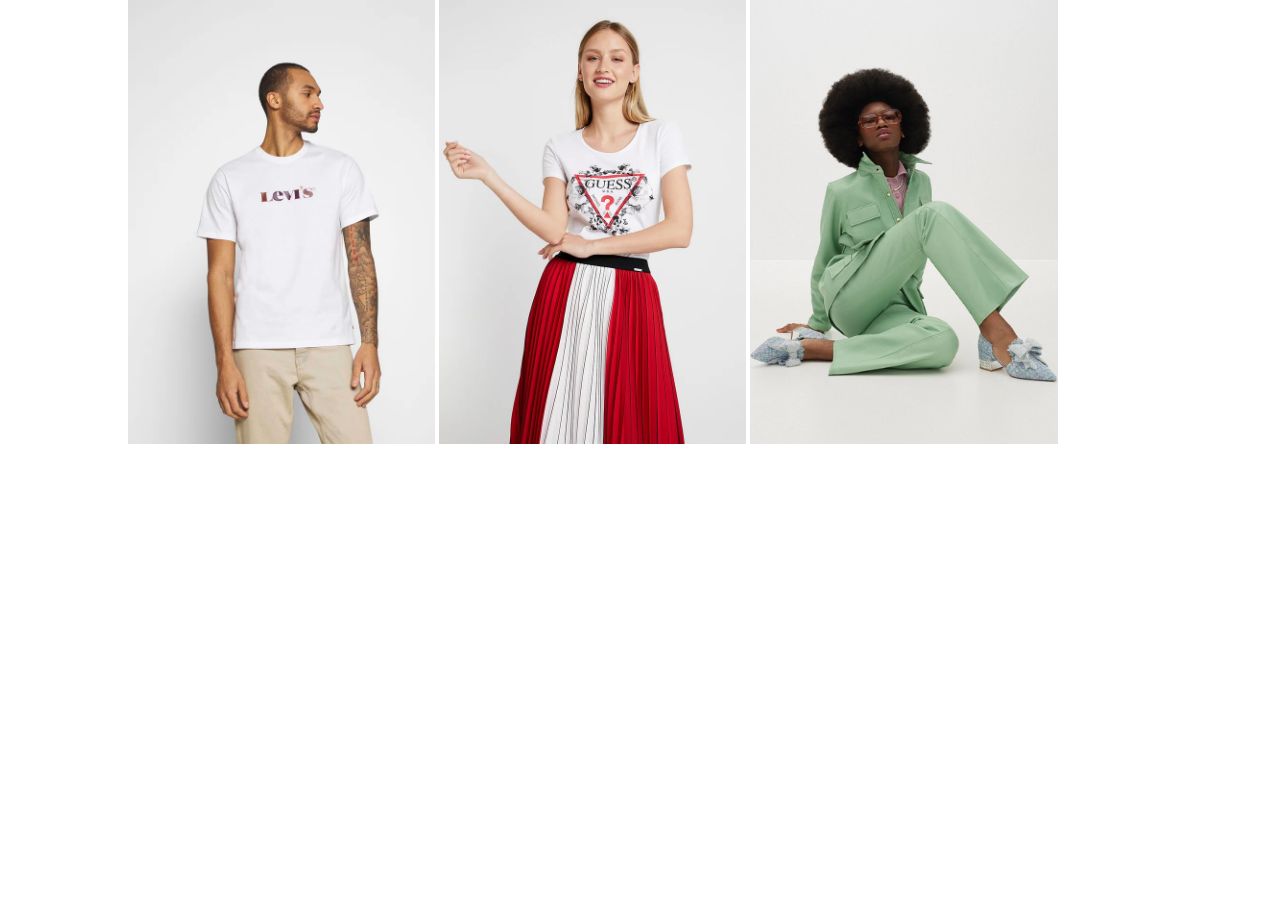
==== index.html @ 4358c1e1 "inizio" ====
<!DOCTYPE html>
<html lang="en">
<head>
    <meta charset="UTF-8">
    <meta http-equiv="X-UA-Compatible" content="IE=edge">
    <meta name="viewport" content="width=device-width, initial-scale=1.0">
    <link rel="stylesheet" href="css/style.css">
    <title>Boolando</title>
</head>
<body>

    <main class="container">
        <!-- prima riga -->
        <img src="img/1.webp" alt="">
        <img src="img/2.webp" alt="">
        <img src="img/3.webp" alt="">
    </main>
    
</body>
</html>
---- css/style.css ----
* {
    padding: 0;
    margin: 0;
    box-sizing: border-box;
}

.container {
    width: 80%;
    margin: 0 auto;
}

img {
    width: 30%;
}
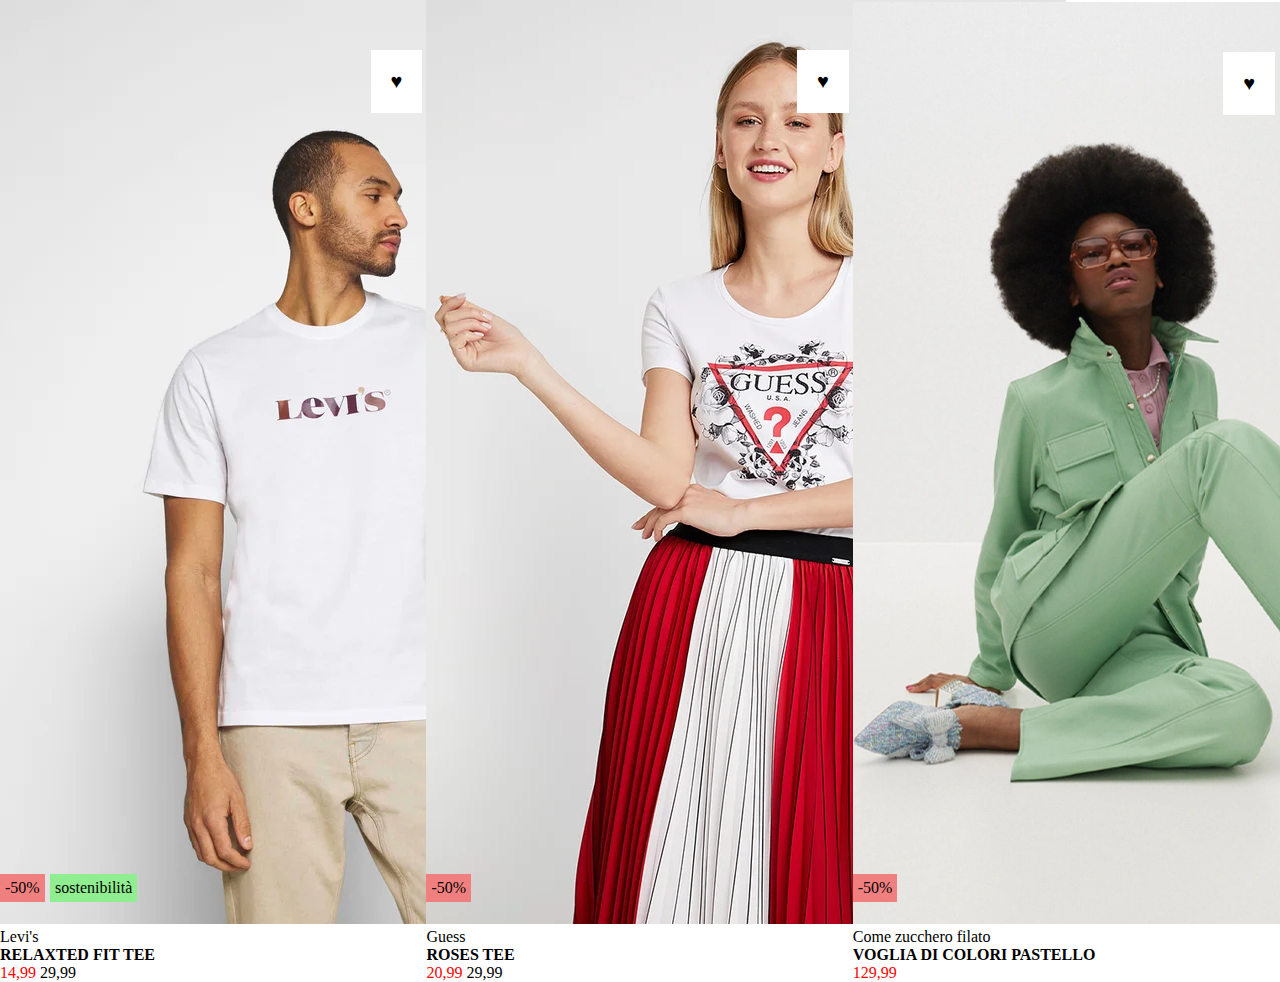
==== commit ee70cea7: "riga fatta" ====
--- a/index.html
+++ b/index.html
@@ -8,12 +8,58 @@
     <title>Boolando</title>
 </head>
 <body>
+    <main class="riga">
+        <section>
+            <div class="immagine-box">
+                <img src="img/1.webp" alt="">
+                <div class="heart">&hearts;</div>
+                <div class="sconto">-50%</div>
+                <div class="sostenibilità">sostenibilità</div>           
+            </div>
+            <div class="marca">Levi's</div>
+            <div>
+                <strong>RELAXTED FIT TEE</strong>
+            </div>
+            <div>
+                <span class="red">14,99</span>
+                <span>29,99</span>
+            </div>
+        </section>
+        
+        <section>
+            <div class="immagine-box">
+                <img src="img/2.webp" alt="">
+                <div class="heart">&hearts;</div>
+                <div class="sconto">-50%</div>          
+            </div>
+            <div class="marca">Guess</div>
+            <div>
+                <strong>ROSES TEE</strong>
+            </div>
+            <div>
+                <span class="red">20,99</span>
+                <span>29,99</span>
+            </div>
+        </section>
 
-    <main class="container">
-        <!-- prima riga -->
-        <img src="img/1.webp" alt="">
-        <img src="img/2.webp" alt="">
-        <img src="img/3.webp" alt="">
+        <section>
+            <div class="immagine-box">
+                <img id="resize" src="img/3.webp" alt="">
+                <div class="heart">&hearts;</div>
+                <div class="sconto">-50%</div>          
+            </div>
+            <div class="marca">Come zucchero filato</div>
+            <div>
+                <strong>VOGLIA DI COLORI PASTELLO</strong>
+            </div>
+            <div>
+                <span class="red">129,99</span>
+                
+            </div>
+        </section>
+
+
+
     </main>
     
 </body>
--- a/css/style.css
+++ b/css/style.css
@@ -4,11 +4,44 @@
     box-sizing: border-box;
 }
 
-.container {
-    width: 80%;
-    margin: 0 auto;
+.riga {
+}
+section {
+    display: inline-block;
+    width: 33%;
+    position: relative;
 }
 
-img {
-    width: 30%;
+.heart {
+    position: absolute;
+    right: 0;
+    top: 50px;
+    font-size: 20px;
+    background-color: white;
+    padding: 20px;
 }
+
+.sconto {
+    background-color: lightcoral;
+    position: absolute;
+    left: 0;
+    bottom: 80px;
+    padding: 5px;
+}
+
+.sostenibilità {
+    background-color: lightgreen;
+    position: absolute;
+    bottom: 80px;
+    left: 50px;
+    padding: 5px;
+}
+
+#resize {
+    width: 618px;
+    height: 922px;
+}
+
+.red {
+    color: red;
+}
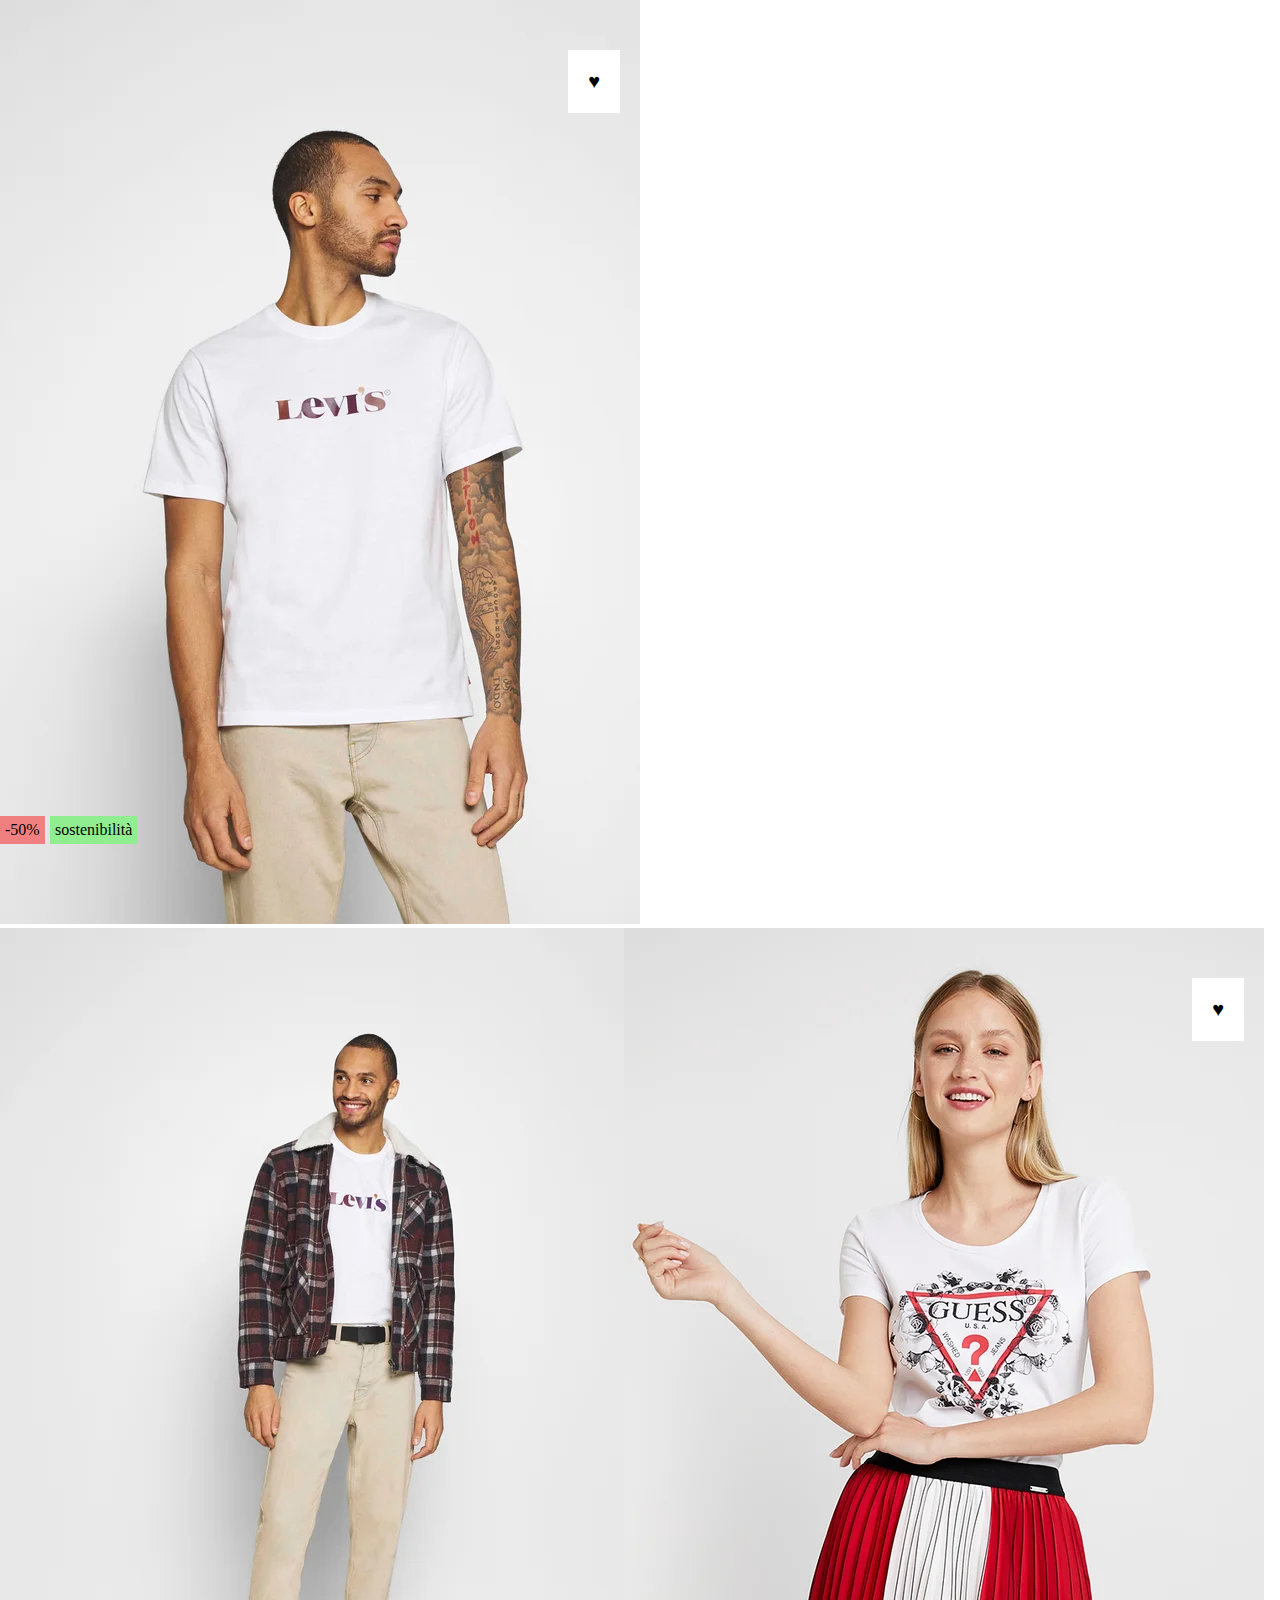
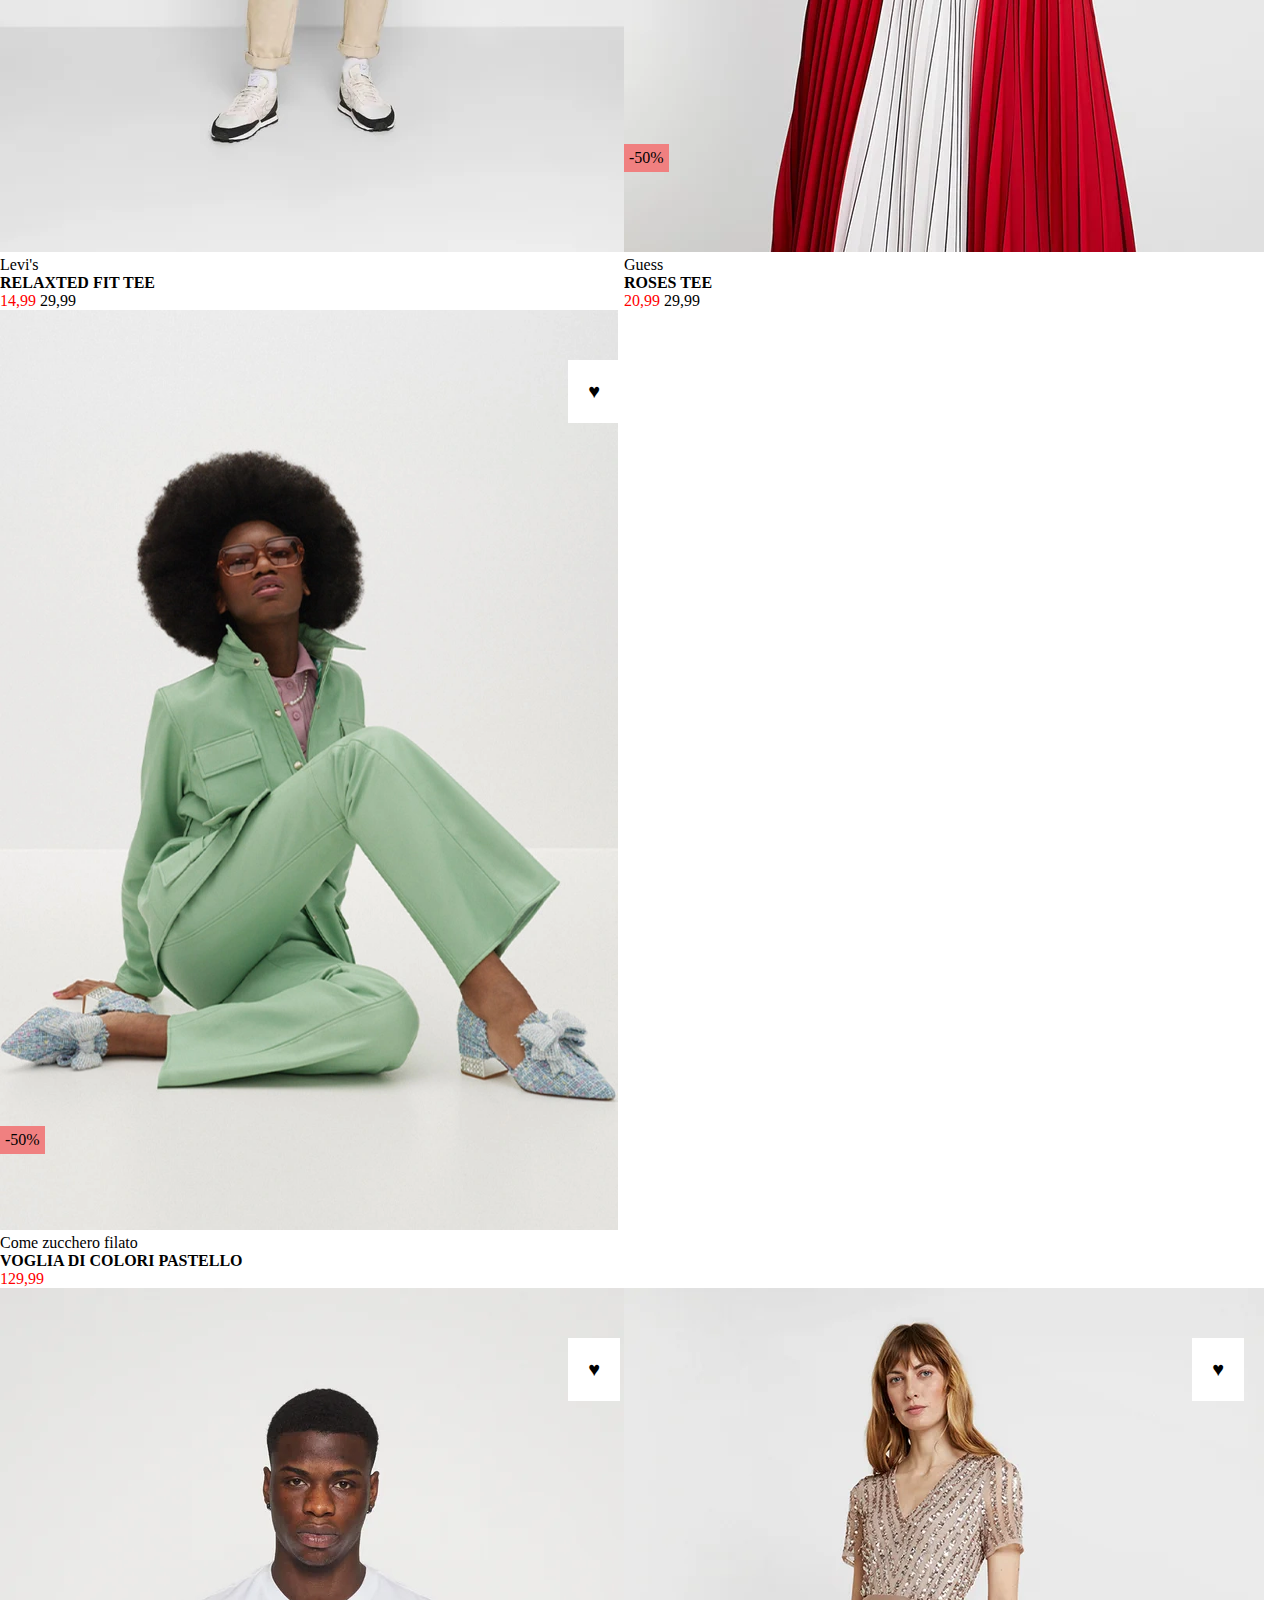
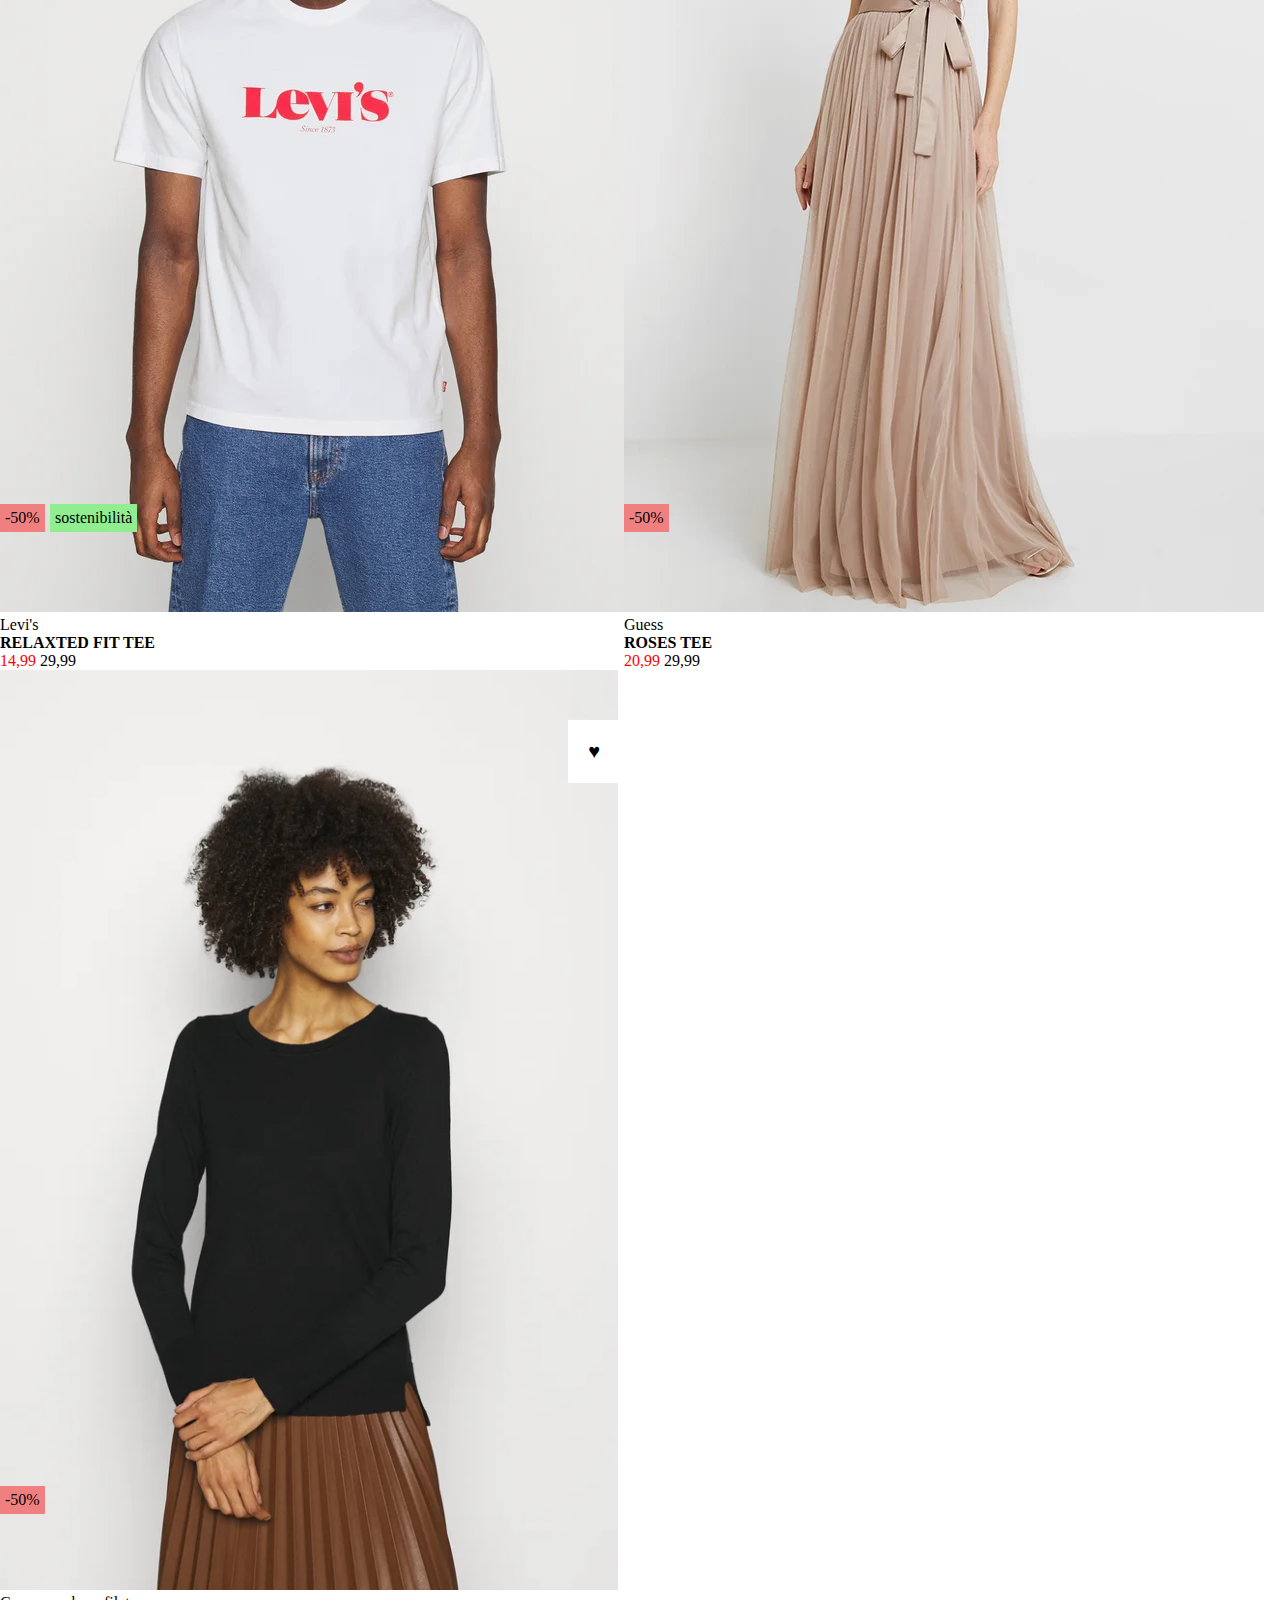
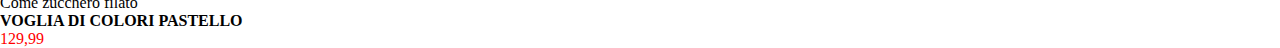
==== commit 34cf969a: "finito con bug" ====
--- a/index.html
+++ b/index.html
@@ -8,10 +8,13 @@
     <title>Boolando</title>
 </head>
 <body>
-    <main class="riga">
-        <section>
+    <!-- prima riga -->
+    <div class="riga">
+        <!-- primo box -->
+        <div class="box">
             <div class="immagine-box">
-                <img src="img/1.webp" alt="">
+                <img class="hover-img" src="img/1.webp" alt="">
+                <img class="img" src="img/1b.webp" alt="">
                 <div class="heart">&hearts;</div>
                 <div class="sconto">-50%</div>
                 <div class="sostenibilità">sostenibilità</div>           
@@ -24,11 +27,12 @@
                 <span class="red">14,99</span>
                 <span>29,99</span>
             </div>
-        </section>
-        
-        <section>
+        </div>
+        <!-- secondo box -->
+        <div class="box">
             <div class="immagine-box">
-                <img src="img/2.webp" alt="">
+                <img class="hover-img" src="img/2.webp" alt="">
+                <img class="img" src="img/2b.webp" alt="">
                 <div class="heart">&hearts;</div>
                 <div class="sconto">-50%</div>          
             </div>
@@ -40,11 +44,12 @@
                 <span class="red">20,99</span>
                 <span>29,99</span>
             </div>
-        </section>
-
-        <section>
+        </div>
+        <!-- terzo box -->
+        <div class="box">
             <div class="immagine-box">
-                <img id="resize" src="img/3.webp" alt="">
+                <img class="hover-img resize" src="img/3.webp" alt="">
+                <img class="img resize" src="img/3b.webp" alt="">
                 <div class="heart">&hearts;</div>
                 <div class="sconto">-50%</div>          
             </div>
@@ -55,12 +60,65 @@
             <div>
                 <span class="red">129,99</span>
                 
+        </div>
+    </div>
+
+    <div class="riga">
+        <!-- primo box -->
+        <div class="box">
+            <div class="immagine-box">
+                <img class="hover-img" src="img/4.webp" alt="">
+                <img class="img" src="img/4b.webp" alt="">
+                <div class="heart">&hearts;</div>
+                <div class="sconto">-50%</div>
+                <div class="sostenibilità">sostenibilità</div>           
             </div>
-        </section>
-
-
-
-    </main>
+            <div class="marca">Levi's</div>
+            <div>
+                <strong>RELAXTED FIT TEE</strong>
+            </div>
+            <div>
+                <span class="red">14,99</span>
+                <span>29,99</span>
+            </div>
+        </div>
+        <!-- secondo box -->
+        <div class="box">
+            <div class="immagine-box">
+                <img class="hover-img" src="img/5.webp" alt="">
+                <img class="img" src="img/5b.webp" alt="">
+                <div class="heart">&hearts;</div>
+                <div class="sconto">-50%</div>          
+            </div>
+            <div class="marca">Guess</div>
+            <div>
+                <strong>ROSES TEE</strong>
+            </div>
+            <div>
+                <span class="red">20,99</span>
+                <span>29,99</span>
+            </div>
+        </div>
+        <!-- terzo box -->
+        <div class="box">
+            <div class="immagine-box">
+                <img class="hover-img resize" src="img/6.webp" alt="">
+                <img class="img resize" src="img/6b.webp" alt="">
+                <div class="heart">&hearts;</div>
+                <div class="sconto">-50%</div>          
+            </div>
+            <div class="marca">Come zucchero filato</div>
+            <div>
+                <strong>VOGLIA DI COLORI PASTELLO</strong>
+            </div>
+            <div>
+                <span class="red">129,99</span>
+                
+        </div>
+    </div>
+    
+    
+    
     
 </body>
 </html>--- a/css/style.css
+++ b/css/style.css
@@ -4,12 +4,16 @@
     box-sizing: border-box;
 }
 
-.riga {
+.box {
+    display: inline-block;
+    width: 620px;
+    height: 924px;
+    position: relative;
+    margin: auto;
 }
-section {
+
+.immagine-box {
     display: inline-block;
-    width: 33%;
-    position: relative;
 }
 
 .heart {
@@ -37,11 +41,23 @@
     padding: 5px;
 }
 
-#resize {
-    width: 618px;
-    height: 922px;
-}
-
 .red {
     color: red;
 }
+
+.img {
+    display: none;
+}
+
+.hover-img:hover {
+    display: none;
+}
+
+.immagine-box:hover .img {
+    display: inline-block;
+}
+
+.resize {
+    width: 618px;
+    height: 920px;
+}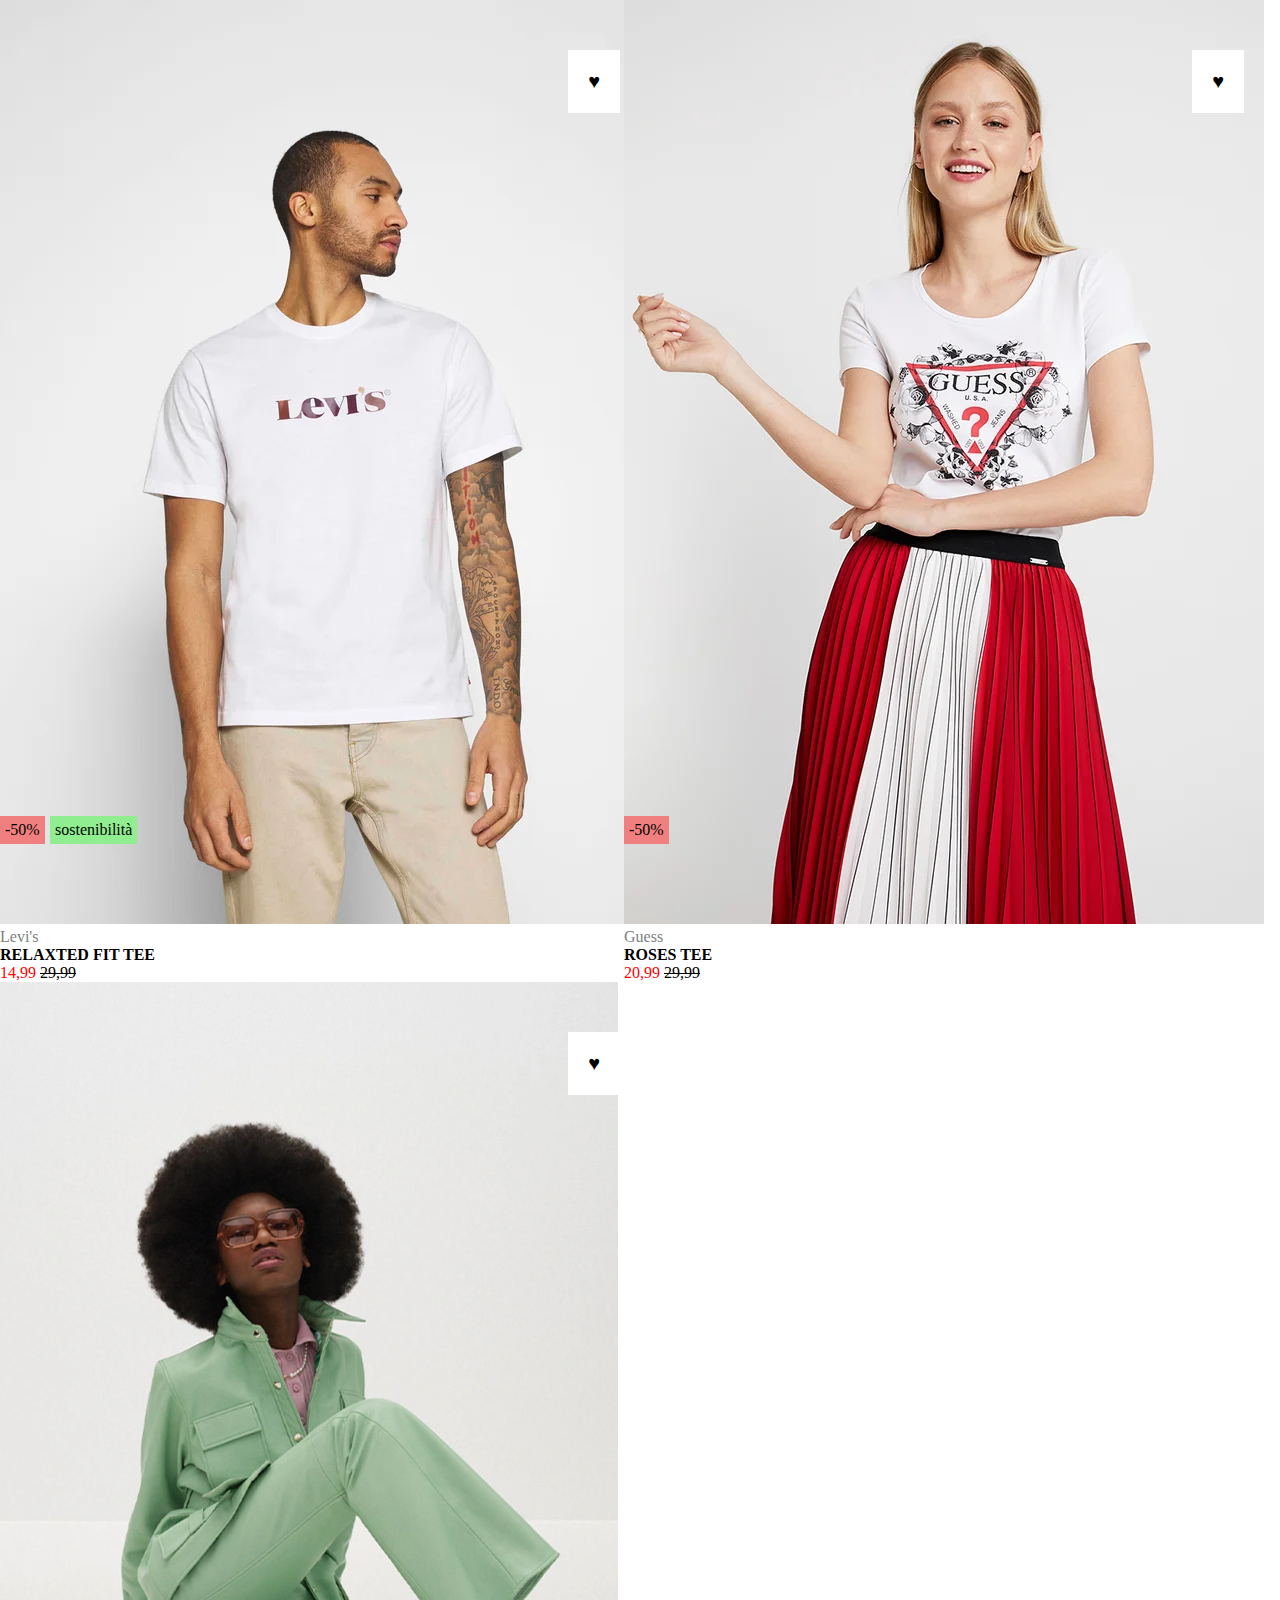
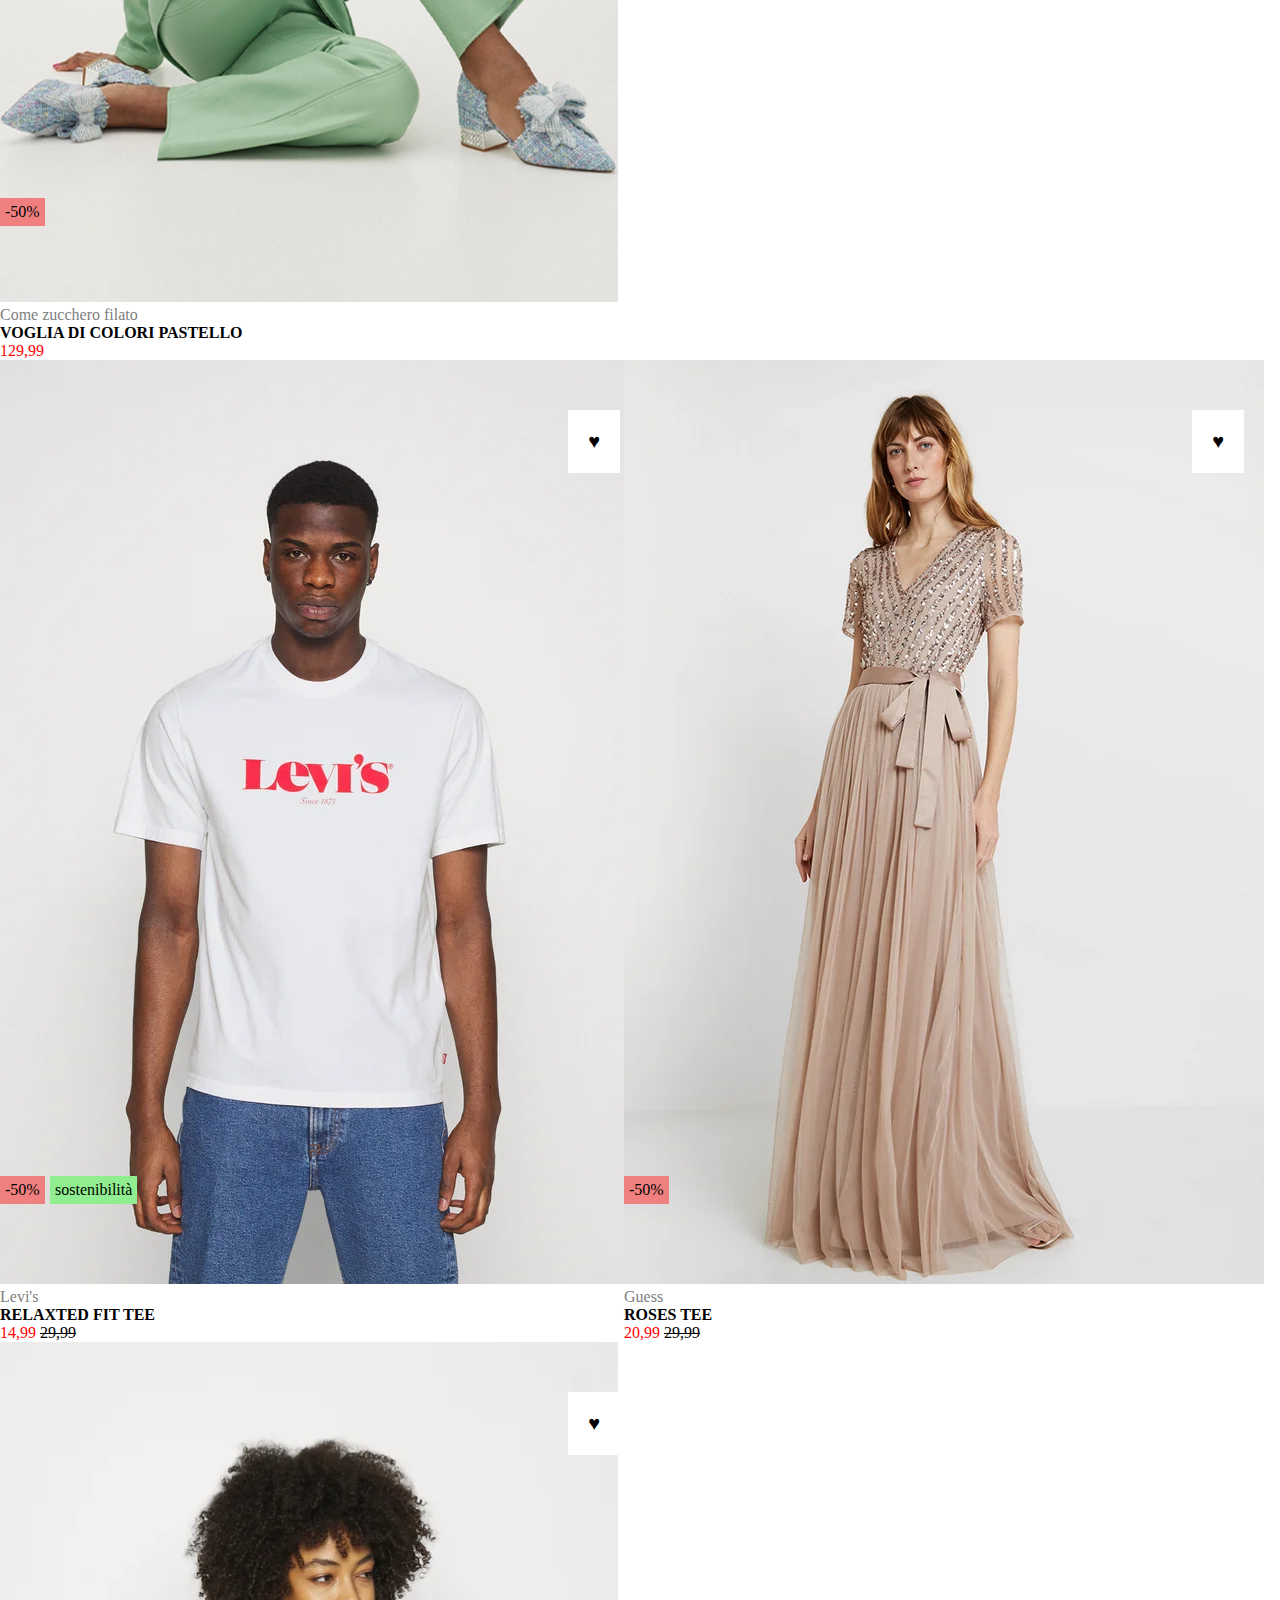
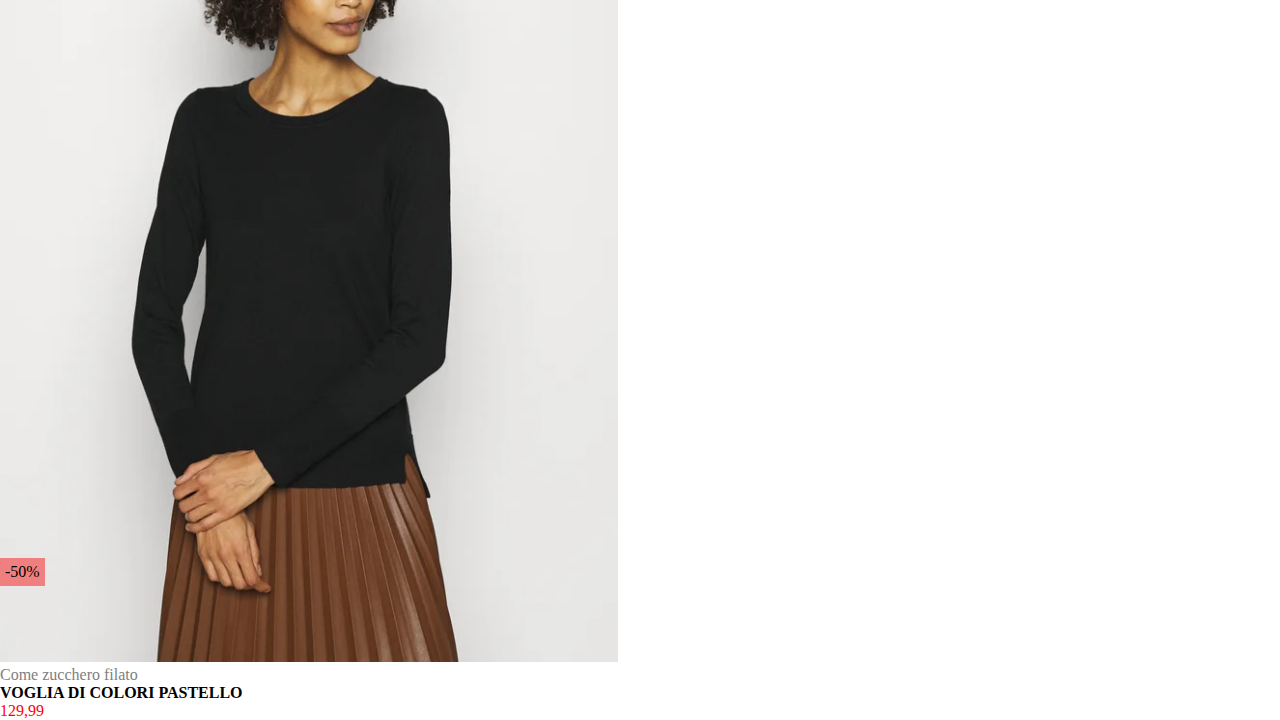
==== commit f30338e6: "boolando" ====
--- a/index.html
+++ b/index.html
@@ -13,7 +13,7 @@
         <!-- primo box -->
         <div class="box">
             <div class="immagine-box">
-                <img class="hover-img" src="img/1.webp" alt="">
+                <img class="display-img" src="img/1.webp" alt="">
                 <img class="img" src="img/1b.webp" alt="">
                 <div class="heart">&hearts;</div>
                 <div class="sconto">-50%</div>
@@ -25,13 +25,13 @@
             </div>
             <div>
                 <span class="red">14,99</span>
-                <span>29,99</span>
+                <span class="lineover">29,99</span>
             </div>
         </div>
         <!-- secondo box -->
         <div class="box">
             <div class="immagine-box">
-                <img class="hover-img" src="img/2.webp" alt="">
+                <img class="display-img" src="img/2.webp" alt="">
                 <img class="img" src="img/2b.webp" alt="">
                 <div class="heart">&hearts;</div>
                 <div class="sconto">-50%</div>          
@@ -42,13 +42,13 @@
             </div>
             <div>
                 <span class="red">20,99</span>
-                <span>29,99</span>
+                <span class="lineover">29,99</span>
             </div>
         </div>
         <!-- terzo box -->
         <div class="box">
             <div class="immagine-box">
-                <img class="hover-img resize" src="img/3.webp" alt="">
+                <img class="display-img resize" src="img/3.webp" alt="">
                 <img class="img resize" src="img/3b.webp" alt="">
                 <div class="heart">&hearts;</div>
                 <div class="sconto">-50%</div>          
@@ -67,7 +67,7 @@
         <!-- primo box -->
         <div class="box">
             <div class="immagine-box">
-                <img class="hover-img" src="img/4.webp" alt="">
+                <img class="display-img" src="img/4.webp" alt="">
                 <img class="img" src="img/4b.webp" alt="">
                 <div class="heart">&hearts;</div>
                 <div class="sconto">-50%</div>
@@ -79,13 +79,13 @@
             </div>
             <div>
                 <span class="red">14,99</span>
-                <span>29,99</span>
+                <span class="lineover">29,99</span>
             </div>
         </div>
         <!-- secondo box -->
         <div class="box">
             <div class="immagine-box">
-                <img class="hover-img" src="img/5.webp" alt="">
+                <img class="display-img" src="img/5.webp" alt="">
                 <img class="img" src="img/5b.webp" alt="">
                 <div class="heart">&hearts;</div>
                 <div class="sconto">-50%</div>          
@@ -96,13 +96,13 @@
             </div>
             <div>
                 <span class="red">20,99</span>
-                <span>29,99</span>
+                <span class="lineover">29,99</span>
             </div>
         </div>
         <!-- terzo box -->
         <div class="box">
             <div class="immagine-box">
-                <img class="hover-img resize" src="img/6.webp" alt="">
+                <img class="display-img resize" src="img/6.webp" alt="">
                 <img class="img resize" src="img/6b.webp" alt="">
                 <div class="heart">&hearts;</div>
                 <div class="sconto">-50%</div>          
--- a/css/style.css
+++ b/css/style.css
@@ -49,15 +49,19 @@
     display: none;
 }
 
-.hover-img:hover {
+.levi:hover {
     display: none;
-}
-
-.immagine-box:hover .img {
-    display: inline-block;
 }
 
 .resize {
     width: 618px;
     height: 920px;
+}
+
+.marca {
+    color: grey;
+}
+
+.lineover {
+    text-decoration: line-through;
 }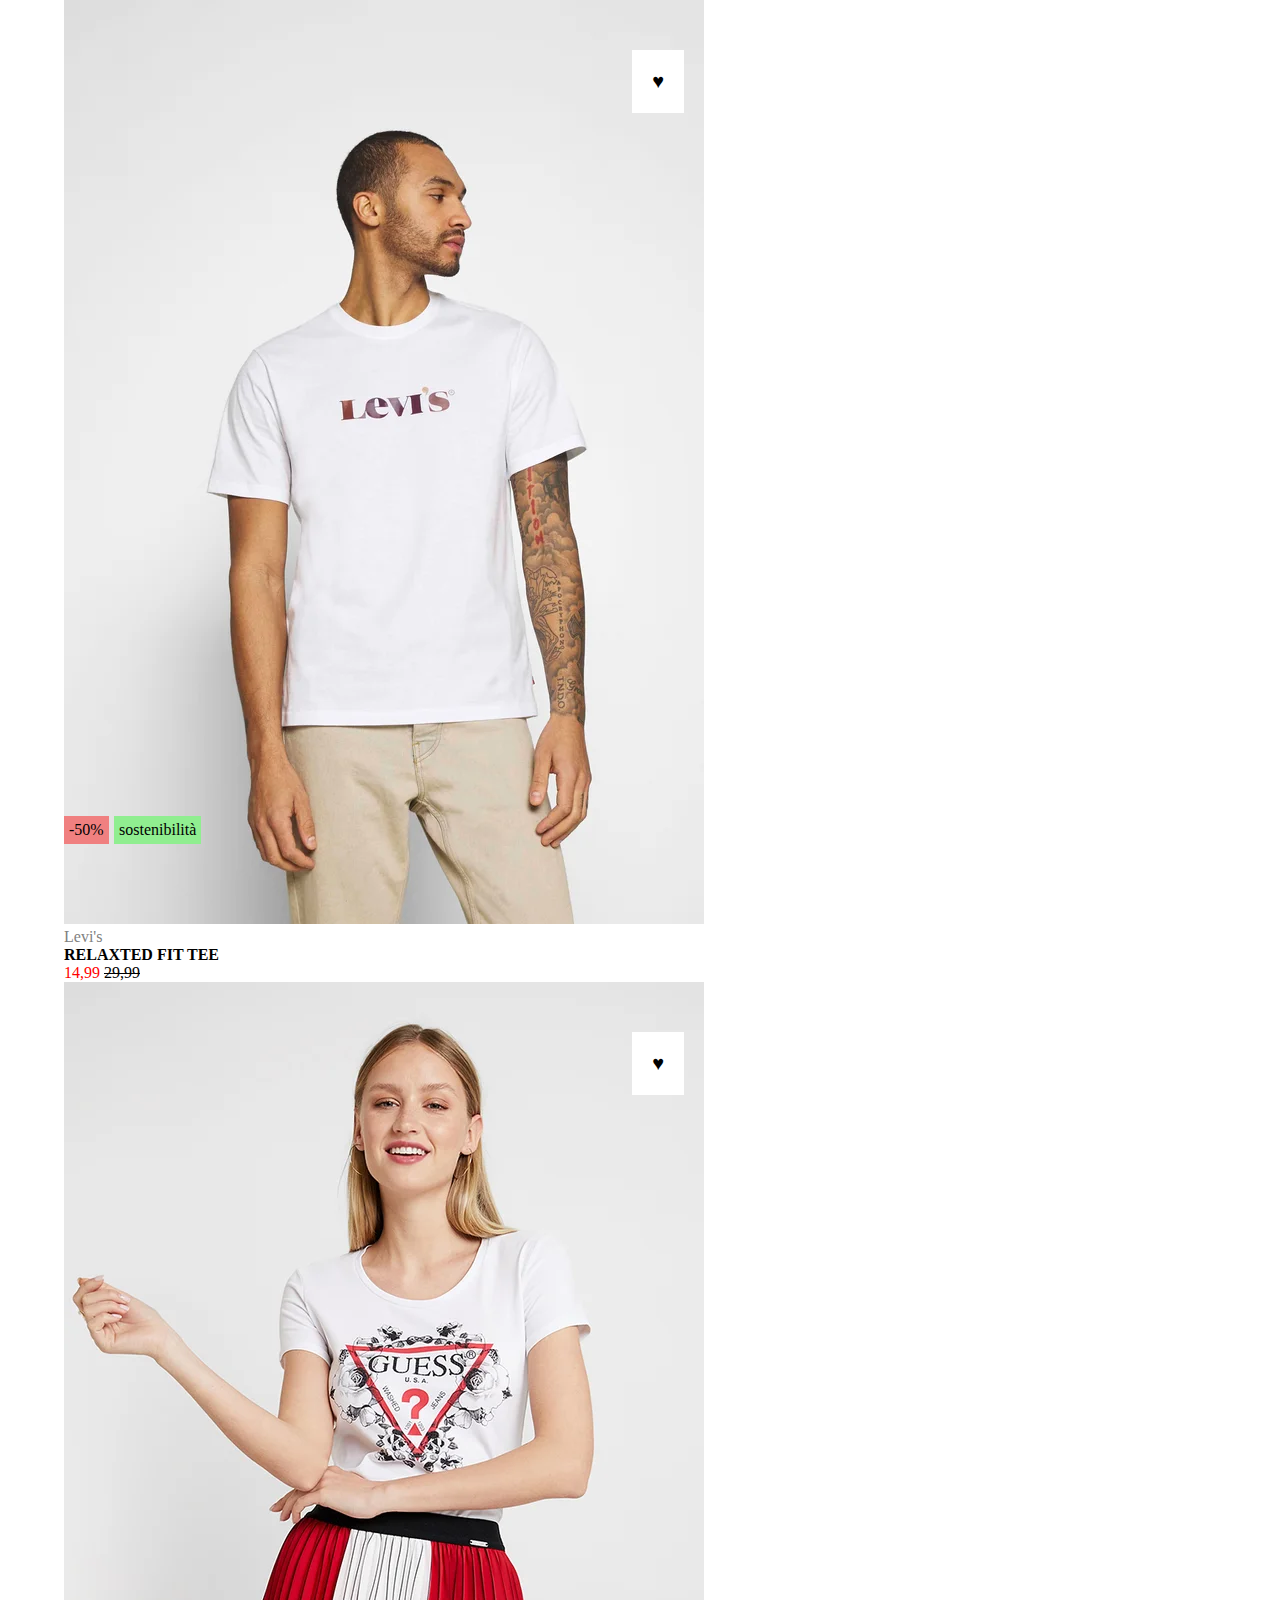
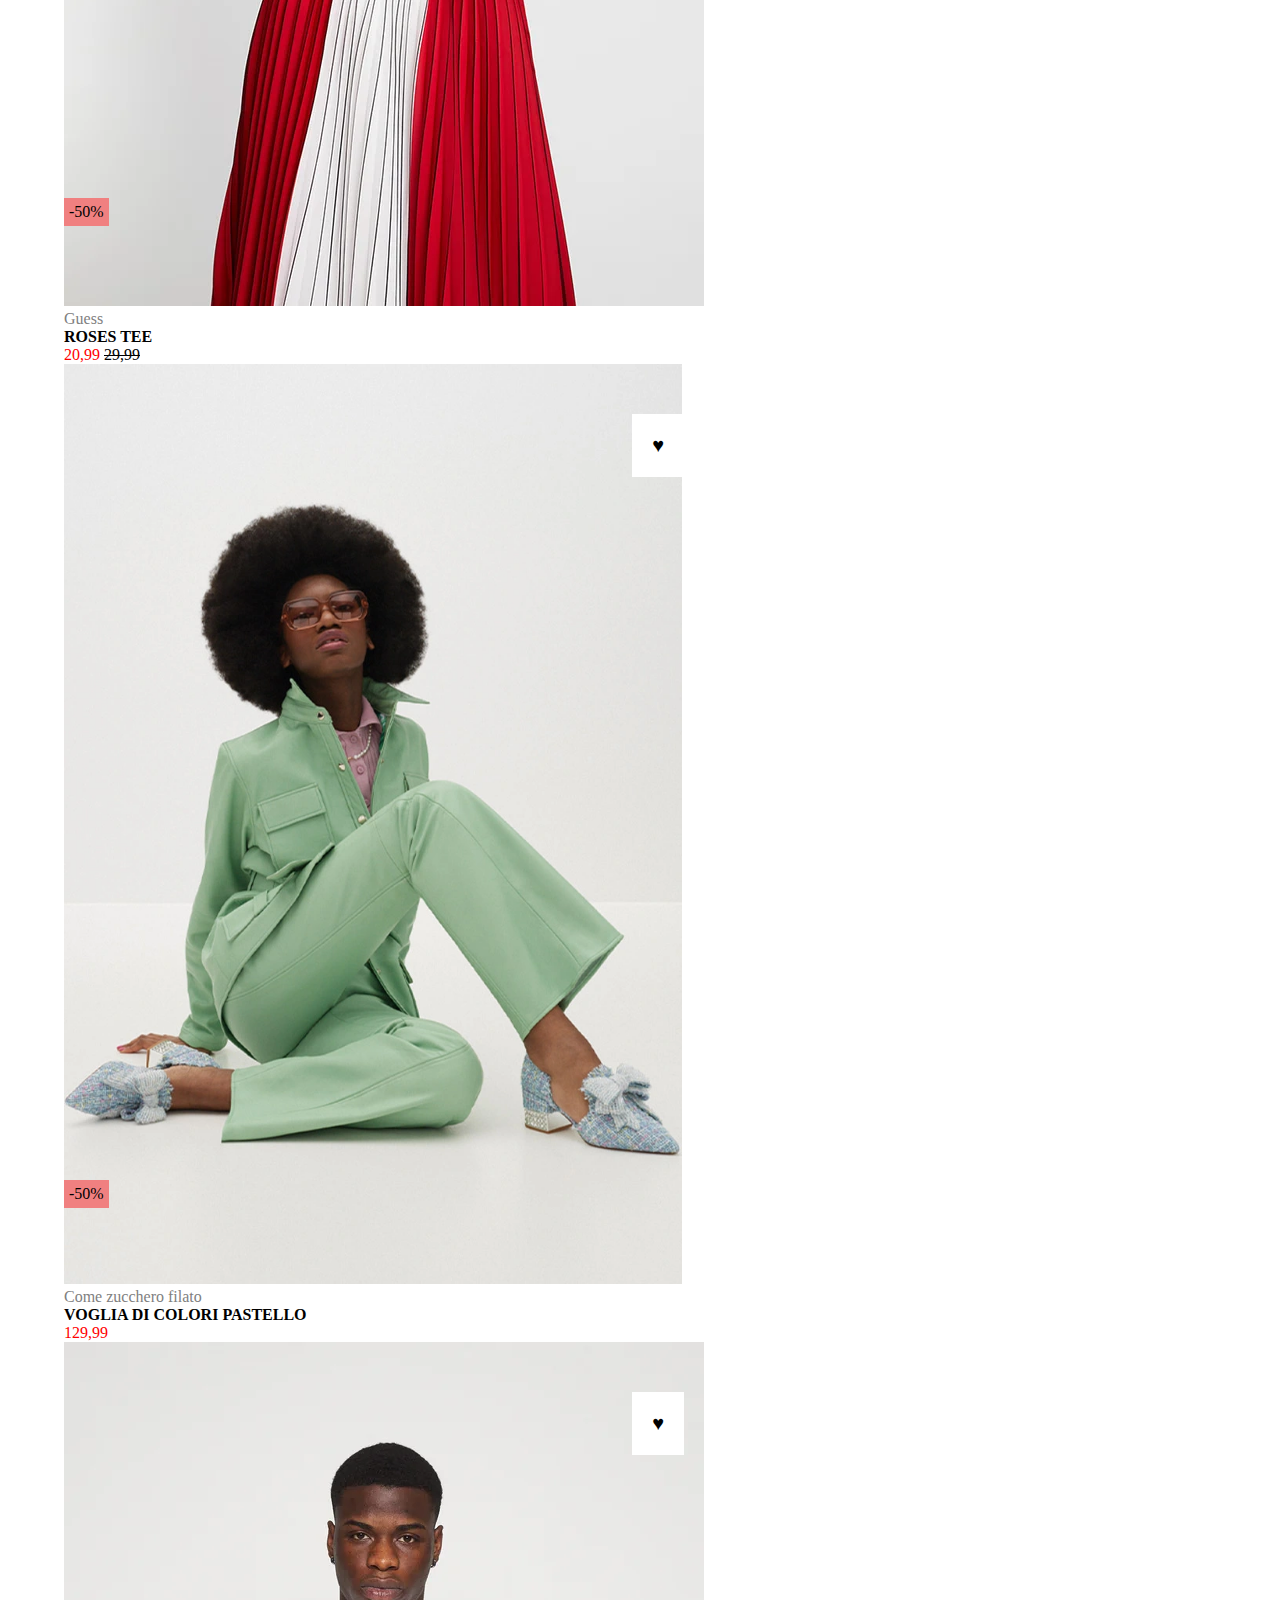
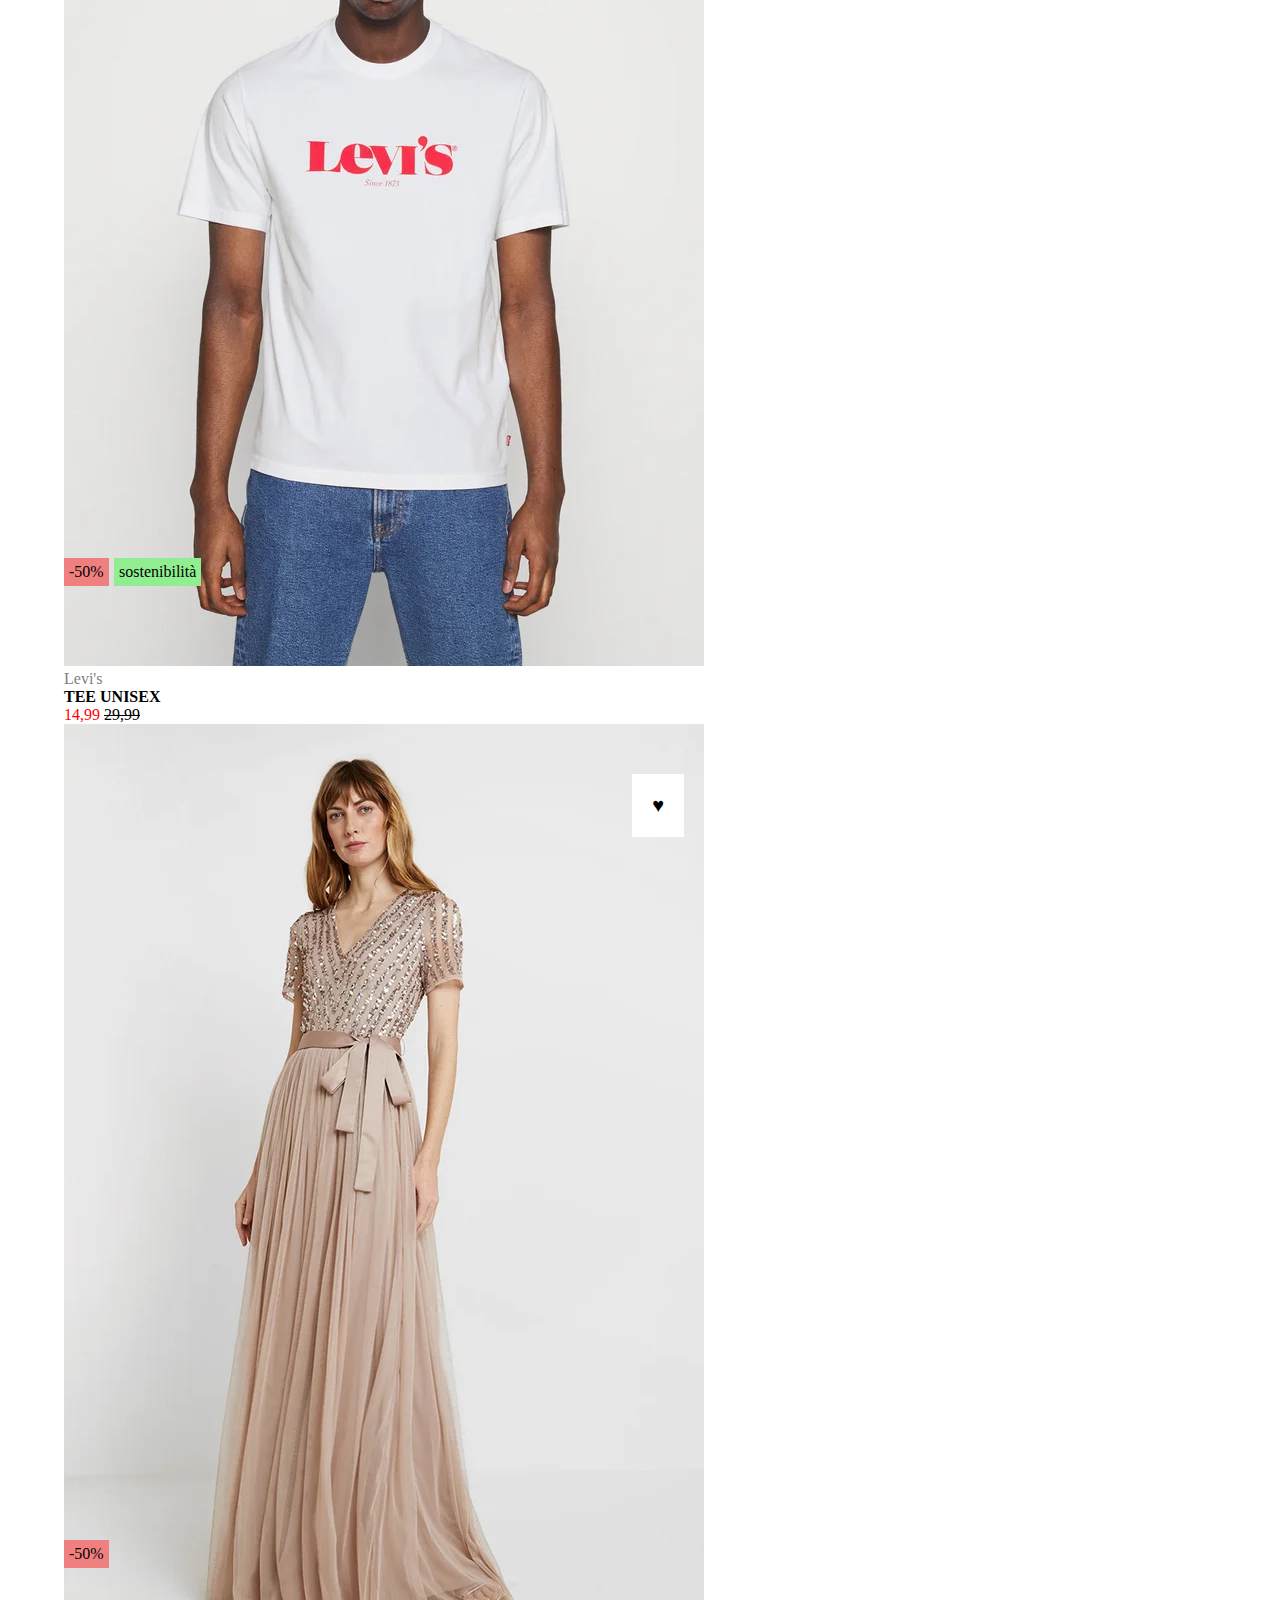
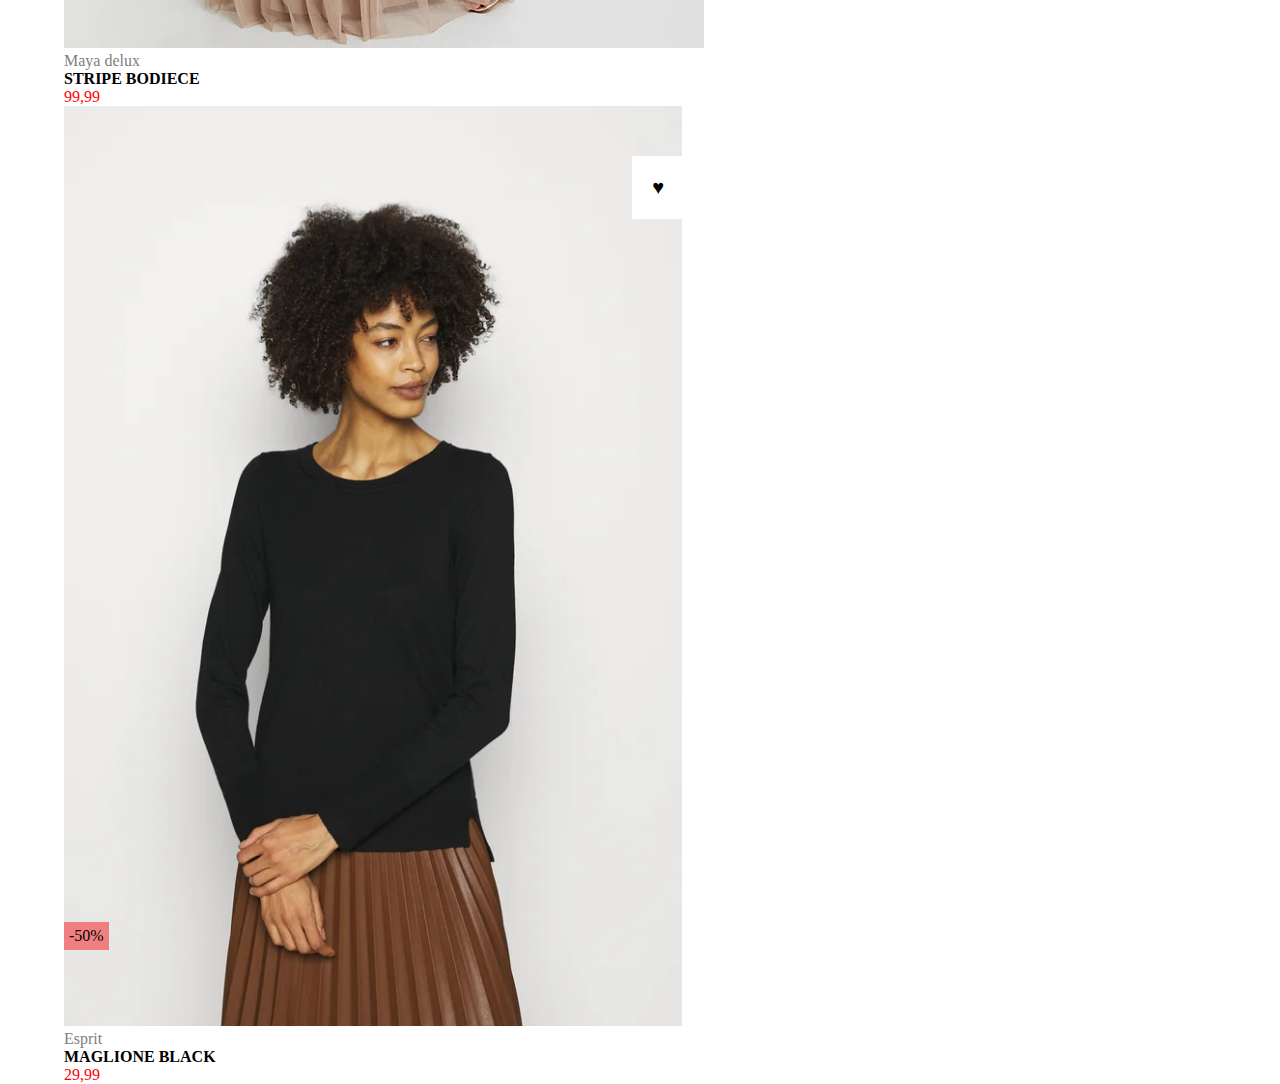
==== commit d9d1cd81: "FINITO" ====
--- a/index.html
+++ b/index.html
@@ -9,116 +9,118 @@
 </head>
 <body>
     <!-- prima riga -->
-    <div class="riga">
-        <!-- primo box -->
-        <div class="box">
-            <div class="immagine-box">
-                <img class="display-img" src="img/1.webp" alt="">
-                <img class="img" src="img/1b.webp" alt="">
-                <div class="heart">&hearts;</div>
-                <div class="sconto">-50%</div>
-                <div class="sostenibilità">sostenibilità</div>           
+    <div class="container">
+        <div class="riga">
+            <!-- primo box -->
+            <div class="box">
+                <div class="immagine-box">
+                    <img class="display-img" src="img/1.webp" alt="">
+                    <img class="img" src="img/1b.webp" alt="">                
+                    <div class="heart">&hearts;</div>
+                    <div class="sconto">-50%</div>
+                    <div class="sostenibilità">sostenibilità</div>           
+                </div>
+                <div class="marca">Levi's</div>
+                <div>
+                    <strong>RELAXTED FIT TEE</strong>
+                </div>
+                <div>
+                    <span class="red">14,99</span>
+                    <span class="lineover">29,99</span>
+                </div>
             </div>
-            <div class="marca">Levi's</div>
-            <div>
-                <strong>RELAXTED FIT TEE</strong>
+            <!-- secondo box -->
+            <div class="box">
+                <div class="immagine-box">
+                    <img class="display-img" src="img/2.webp" alt="">
+                    <img class="img" src="img/2b.webp" alt="">
+                    <div class="heart">&hearts;</div>
+                    <div class="sconto">-50%</div>          
+                </div>
+                <div class="marca">Guess</div>
+                <div>
+                    <strong>ROSES TEE</strong>
+                </div>
+                <div>
+                    <span class="red">20,99</span>
+                    <span class="lineover">29,99</span>
+                </div>
             </div>
-            <div>
-                <span class="red">14,99</span>
-                <span class="lineover">29,99</span>
+            <!-- terzo box -->
+            <div class="box">
+                <div class="immagine-box">
+                    <img class="display-img resize" src="img/3.webp" alt="">
+                    <img class="img resize" src="img/3b.webp" alt="">
+                    <div class="heart">&hearts;</div>
+                    <div class="sconto">-50%</div>          
+                </div>
+                <div class="marca">Come zucchero filato</div>
+                <div>
+                    <strong>VOGLIA DI COLORI PASTELLO</strong>
+                </div>
+                <div>
+                    <span class="red">129,99</span>
+                    
             </div>
         </div>
-        <!-- secondo box -->
-        <div class="box">
-            <div class="immagine-box">
-                <img class="display-img" src="img/2.webp" alt="">
-                <img class="img" src="img/2b.webp" alt="">
-                <div class="heart">&hearts;</div>
-                <div class="sconto">-50%</div>          
+    
+        <div class="riga">
+            <!-- primo box -->
+            <div class="box">
+                <div class="immagine-box">
+                    <img class="display-img" src="img/4.webp" alt="">
+                    <img class="img" src="img/4b.webp" alt="">
+                    <div class="heart">&hearts;</div>
+                    <div class="sconto">-50%</div>
+                    <div class="sostenibilità">sostenibilità</div>           
+                </div>
+                <div class="marca">Levi's</div>
+                <div>
+                    <strong>TEE UNISEX</strong>
+                </div>
+                <div>
+                    <span class="red">14,99</span>
+                    <span class="lineover">29,99</span>
+                </div>
             </div>
-            <div class="marca">Guess</div>
-            <div>
-                <strong>ROSES TEE</strong>
+            <!-- secondo box -->
+            <div class="box">
+                <div class="immagine-box">
+                    <img class="display-img" src="img/5.webp" alt="">
+                    <img class="img" src="img/5b.webp" alt="">
+                    <div class="heart">&hearts;</div>
+                    <div class="sconto">-50%</div>          
+                </div>
+                <div class="marca">Maya delux</div>
+                <div>
+                    <strong>STRIPE BODIECE</strong>
+                </div>
+                <div>
+                    <span class="red">99,99</span>
+                </div>
             </div>
-            <div>
-                <span class="red">20,99</span>
-                <span class="lineover">29,99</span>
+            <!-- terzo box -->
+            <div class="box">
+                <div class="immagine-box">
+                    <img class="display-img resize" src="img/6.webp" alt="">
+                    <img class="img resize" src="img/6b.webp" alt="">
+                    <div class="heart">&hearts;</div>
+                    <div class="sconto">-50%</div>          
+                </div>
+                <div class="marca">Esprit</div>
+                <div>
+                    <strong>MAGLIONE BLACK</strong>
+                </div>
+                <div>
+                    <span class="red">29,99</span>
+                    
             </div>
-        </div>
-        <!-- terzo box -->
-        <div class="box">
-            <div class="immagine-box">
-                <img class="display-img resize" src="img/3.webp" alt="">
-                <img class="img resize" src="img/3b.webp" alt="">
-                <div class="heart">&hearts;</div>
-                <div class="sconto">-50%</div>          
-            </div>
-            <div class="marca">Come zucchero filato</div>
-            <div>
-                <strong>VOGLIA DI COLORI PASTELLO</strong>
-            </div>
-            <div>
-                <span class="red">129,99</span>
-                
-        </div>
-    </div>
-
-    <div class="riga">
-        <!-- primo box -->
-        <div class="box">
-            <div class="immagine-box">
-                <img class="display-img" src="img/4.webp" alt="">
-                <img class="img" src="img/4b.webp" alt="">
-                <div class="heart">&hearts;</div>
-                <div class="sconto">-50%</div>
-                <div class="sostenibilità">sostenibilità</div>           
-            </div>
-            <div class="marca">Levi's</div>
-            <div>
-                <strong>RELAXTED FIT TEE</strong>
-            </div>
-            <div>
-                <span class="red">14,99</span>
-                <span class="lineover">29,99</span>
-            </div>
-        </div>
-        <!-- secondo box -->
-        <div class="box">
-            <div class="immagine-box">
-                <img class="display-img" src="img/5.webp" alt="">
-                <img class="img" src="img/5b.webp" alt="">
-                <div class="heart">&hearts;</div>
-                <div class="sconto">-50%</div>          
-            </div>
-            <div class="marca">Guess</div>
-            <div>
-                <strong>ROSES TEE</strong>
-            </div>
-            <div>
-                <span class="red">20,99</span>
-                <span class="lineover">29,99</span>
-            </div>
-        </div>
-        <!-- terzo box -->
-        <div class="box">
-            <div class="immagine-box">
-                <img class="display-img resize" src="img/6.webp" alt="">
-                <img class="img resize" src="img/6b.webp" alt="">
-                <div class="heart">&hearts;</div>
-                <div class="sconto">-50%</div>          
-            </div>
-            <div class="marca">Come zucchero filato</div>
-            <div>
-                <strong>VOGLIA DI COLORI PASTELLO</strong>
-            </div>
-            <div>
-                <span class="red">129,99</span>
-                
         </div>
     </div>
     
     
     
     
+    
 </body>
 </html>--- a/css/style.css
+++ b/css/style.css
@@ -2,6 +2,11 @@
     padding: 0;
     margin: 0;
     box-sizing: border-box;
+}
+
+.container {
+    width: 90%;
+    margin: auto;
 }
 
 .box {
@@ -9,13 +14,12 @@
     width: 620px;
     height: 924px;
     position: relative;
-    margin: auto;
 }
 
 .immagine-box {
     display: inline-block;
 }
-
+/* dentro l'immagine */
 .heart {
     position: absolute;
     right: 0;
@@ -44,13 +48,17 @@
 .red {
     color: red;
 }
-
+/* hover */
 .img {
     display: none;
 }
 
-.levi:hover {
+.immagine-box:hover .display-img{
     display: none;
+}
+
+.immagine-box:hover .img {
+    display: block;
 }
 
 .resize {
